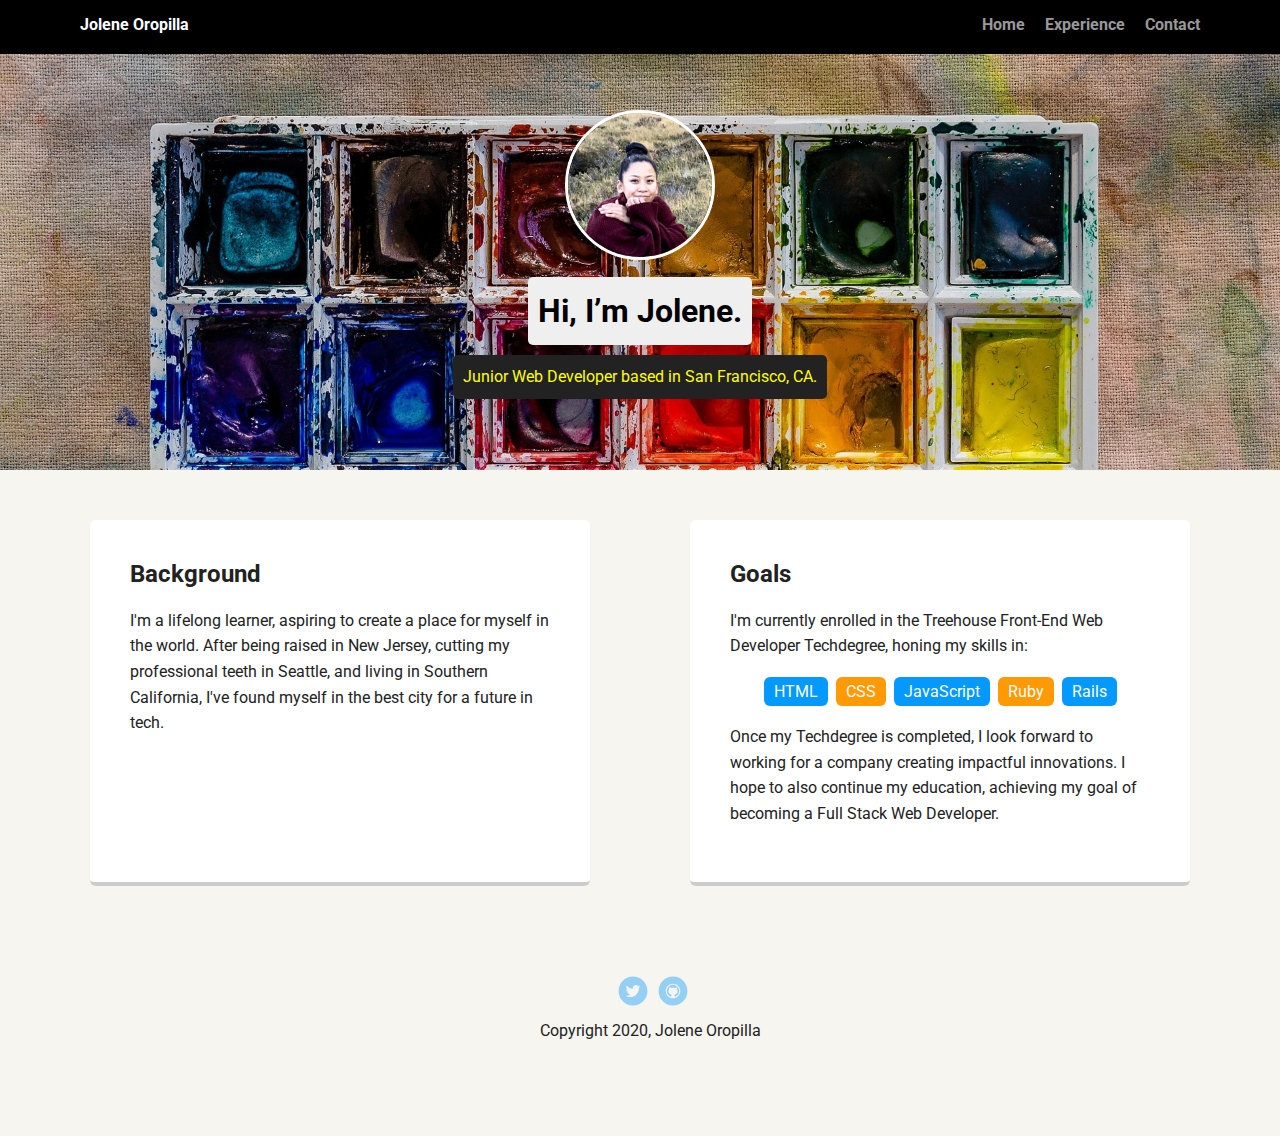
==== index.html @ 460f76ac "Added link to nav" ====
<!doctype html>
<html lang="en">
<head>
  <meta charset="utf-8">
  <title>Jolene Oropilla's Profile</title>
  <meta name="viewport" content="width=device-width, initial-scale=1.0">
  <link rel="stylesheet" href="styles.css">
  <link href="https://fonts.googleapis.com/css?family=Muli%7CRoboto:400,300,500,700,900" rel="stylesheet"></head>
  <body>

    <div class="main-nav">
        <ul class="nav">
          <li class="name">Jolene Oropilla</li>
          <li><a href="#">Home</a></li>
          <li><a href="#">Experience</a></li>
          <li><a href="#">Contact</a></li>
        </ul>
    </div>

    <header>
      <img src="images/profile.png" alt="portrait of JO" class="profile-image">
      <h1 class="tag name">Hi, I’m Jolene.</h1>
      <p class="tag location">Junior Web Developer based in San Francisco, CA.</p>
    </header>

    <main class="flex">
      <div class="card">
        <h2>Background</h2>
        <p>I'm a lifelong learner, aspiring to create a place for myself in the world. After being raised in New Jersey, cutting my professional teeth in Seattle, and living in Southern California, I've found myself in the best city for a future in tech.</p>
      </div>

      <div class="card">
        <h2>Goals</h2>
        <p>I'm currently enrolled in the Treehouse Front-End Web Developer Techdegree, honing my skills in:</p>
        <ul class="skills">
          <li>HTML</li>
          <li>CSS</li>
          <li>JavaScript</li>
          <li>Ruby</li>
          <li>Rails</li>
        </ul>
        <p>Once my Techdegree is completed, I look forward to working for a company creating impactful innovations. I hope to also continue my education, achieving my goal of becoming a Full Stack Web Developer.</p>
      </div>

    </main>
    <footer>
      <ul>
        <li><a href="#" class="social twitter">Twitter</a></li>
        <li><a href="#" class="social github">Github</a></li>
      </ul>
      <p class="copyright">Copyright 2020, Jolene Oropilla</p>
    </footer>
  </body>
  </html>
---- styles.css ----
/* Global Layout Set-up */
* {
  box-sizing: border-box;
}

body {
  margin: 0;
  padding: 0;
  text-align: center;
  font-family: 'Roboto', sans-serif;
  color: #222;
  background: #f7f5f0;
}
/* Link Styles */

a {
  text-decoration: none;
  color: #999;
}
a:hover {
  color: #6633ff;
}

/* Section Styles */

.main-nav {
  width: 100%;
  background: black;
  min-height: 30px;
  padding: 10px;
  position: fixed;
  text-align: center;
}
.nav {
  display: flex;
  justify-content: space-around;
  font-weight: 700;
  list-style-type: none;
  margin: 0 auto;
  padding: 0;
}

.nav .name {
    display: block;
    margin-right: auto;
    color: white;
}
.nav li {
  padding: 5px 10px 10px 10px;
}
.nav a {
  transition: all .5s;
}
.nav a:hover {
  color: white
}

header {
  text-align: center;
  background: url('images/watercolors.jpg') no-repeat top center ;
  background-size: cover;
  overflow: hidden;
  padding-top: 60px;
}
header {
  line-height: 1.5;
}
header .profile-image {
  margin-top: 50px;
  width: 150px;
  height: 150px;
  border-radius: 50%;
  border: 3px solid white;
  transition: all .5s;
}
header .profile-image:hover {
  transform: scale(1.2) rotate(5deg);
}
.tag {
  background-color: #efefef;
  color: black;
  padding: 10px;
  border-radius: 5px;
  display: table;
  margin: 10px auto;
}
.location {
  background-color: #222;
  color: yellow;
}
.card {
  margin: 30px;
  padding: 20px 40px 40px;
  max-width: 500px;
  text-align: left;
  background: #fff;
  border-bottom: 4px solid #ccc;
  border-radius: 6px;
  transition: all .5s;
}
.card:hover {
  border-color: #ff99ff;
}

ul.skills {
  padding: 0;
  text-align: center;
}

.skills li {
  border-radius: 6px;
  display: inline-block;
  background: #ff9904;
  color: white;
  padding: 5px 10px;
  margin: 2px;
}

.skills li:nth-child(odd) {
  background: #0399ff;
}

footer {
  width: 100%;
  min-height: 30px;
  padding: 20px 0 40px 20px;
}

footer .copyright {
  top: -8px;
  font-size: .75em;
}

footer ul {
  list-style-type: none;
  margin: 0;
  padding: 0;
}

footer ul li {
  display: inline-block;
}

a.social {
  display: inline-block;
  text-indent: -9999px;
  margin-left: 5px;
  width: 30px;
  height: 30px;
  background-size: 30px 30px;
  opacity: .4;
  transition: all .5s;
}
a.twitter {
  background-image: url(images/twitter.svg);
}
a.linkedin {
  background-image: url(images/linkedin.svg);
}
a.github {
  background-image: url(images/github.svg);
}
a.social:hover {
  opacity: 1;
}
.clearfix {
  clear: both;
}

/* Styles for larger screens */
@media screen and (min-width: 720px) {

  .flex {
      display: -ms-flexbox;      /* TWEENER - IE 10 */
      display: flex;
      max-width: 1200px;
      -ms-flex-pack: distribute;
      justify-content: space-around;
      margin: 0 auto;
  }

  header {
    min-height: 470px;
  }

  .nav {
    max-width: 1200px;
    padding: 0 30px;
  }


  main {
    padding-top: 20px;
  }

  main p {
    line-height: 1.6em;
  }

  footer {
    font-size: 1.3em;
    max-width: 1200px;
    margin: 40px auto;
  }

}
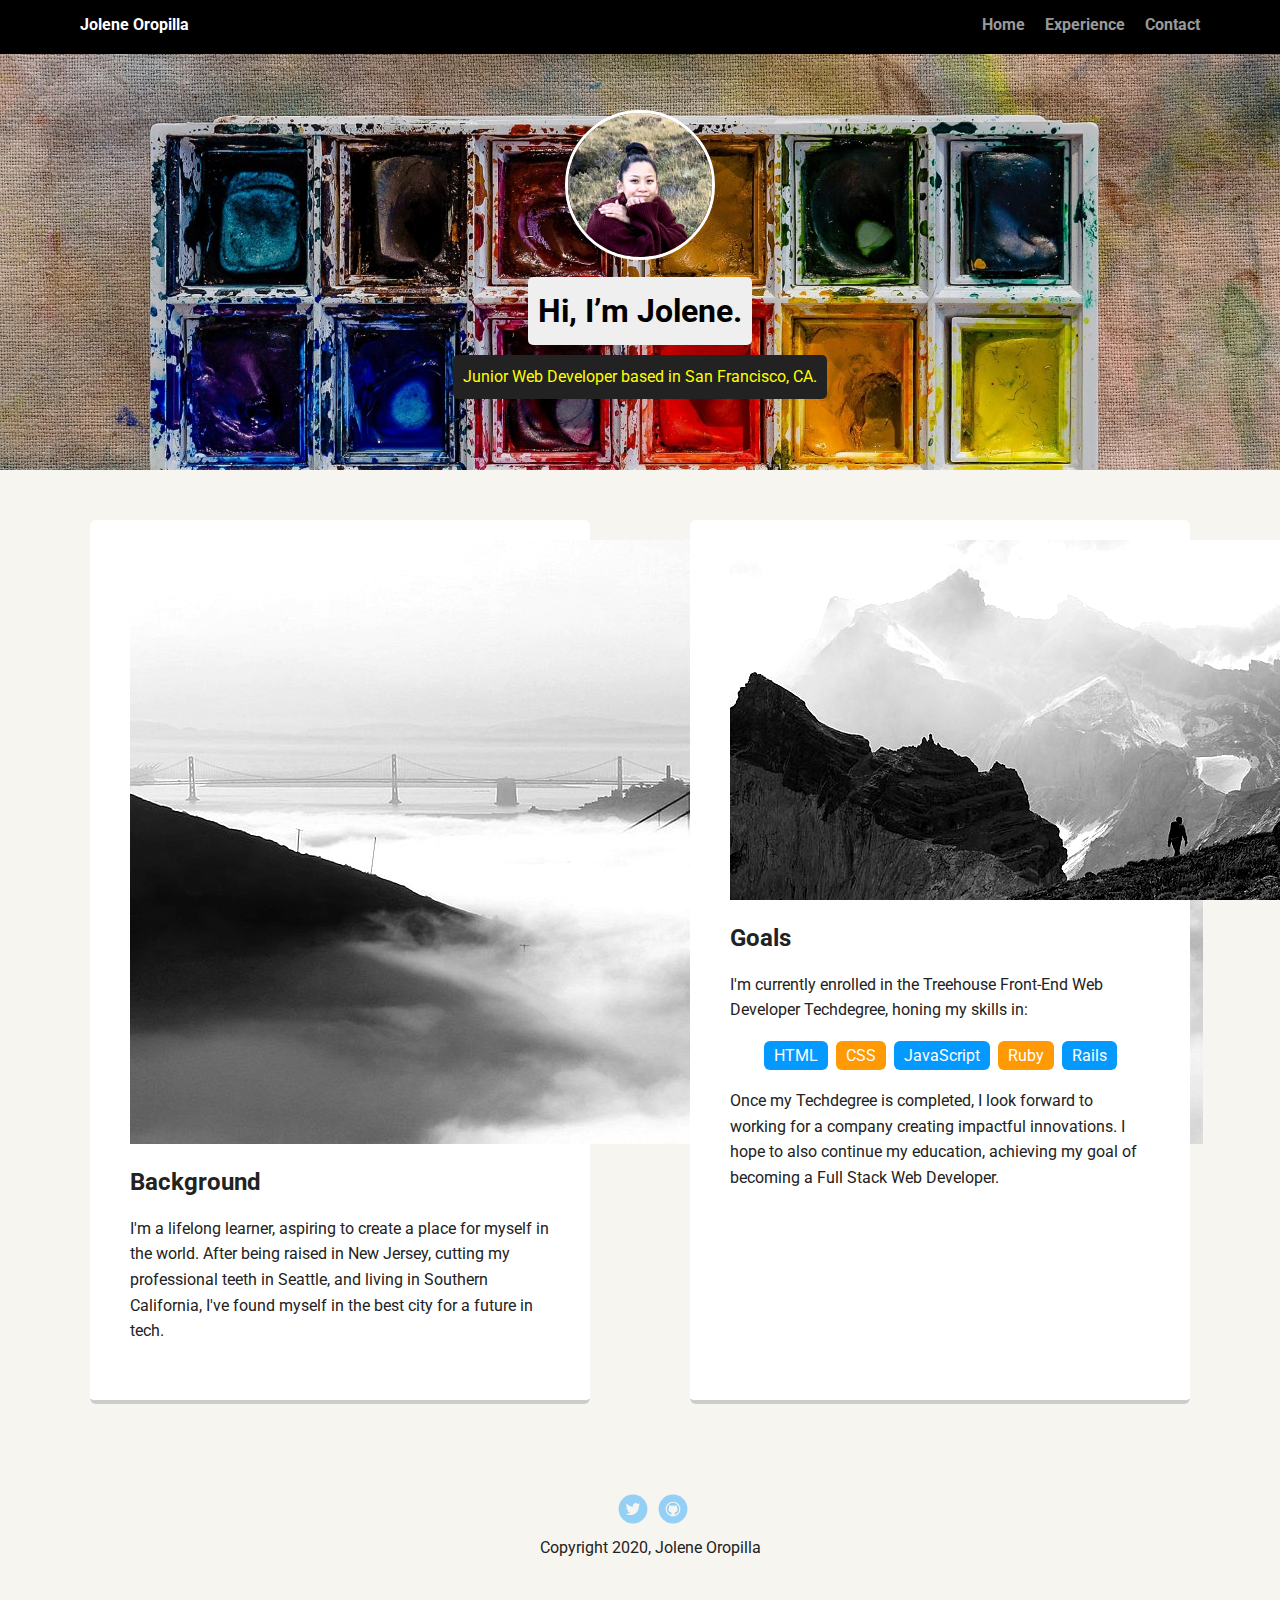
==== commit f5ff5bf9: "Added images" ====
--- a/index.html
+++ b/index.html
@@ -11,9 +11,9 @@
     <div class="main-nav">
         <ul class="nav">
           <li class="name">Jolene Oropilla</li>
-          <li><a href="#">Home</a></li>
-          <li><a href="#">Experience</a></li>
-          <li><a href="#">Contact</a></li>
+          <li><a href="index.html">Home</a></li>
+          <li><a href="experience.html">Experience</a></li>
+          <li><a href="contact.html">Contact</a></li>
         </ul>
     </div>
 
@@ -25,11 +25,13 @@
 
     <main class="flex">
       <div class="card">
+        <img src="images/goldengatebridge.jpg" alt="Golden Gate Bridge in the foreground, with the Bay Bridge and SF skyline in the background">
         <h2>Background</h2>
         <p>I'm a lifelong learner, aspiring to create a place for myself in the world. After being raised in New Jersey, cutting my professional teeth in Seattle, and living in Southern California, I've found myself in the best city for a future in tech.</p>
       </div>
 
       <div class="card">
+        <img src="images/mountain.jpg" alt="hiker overlooking mountain range">
         <h2>Goals</h2>
         <p>I'm currently enrolled in the Treehouse Front-End Web Developer Techdegree, honing my skills in:</p>
         <ul class="skills">
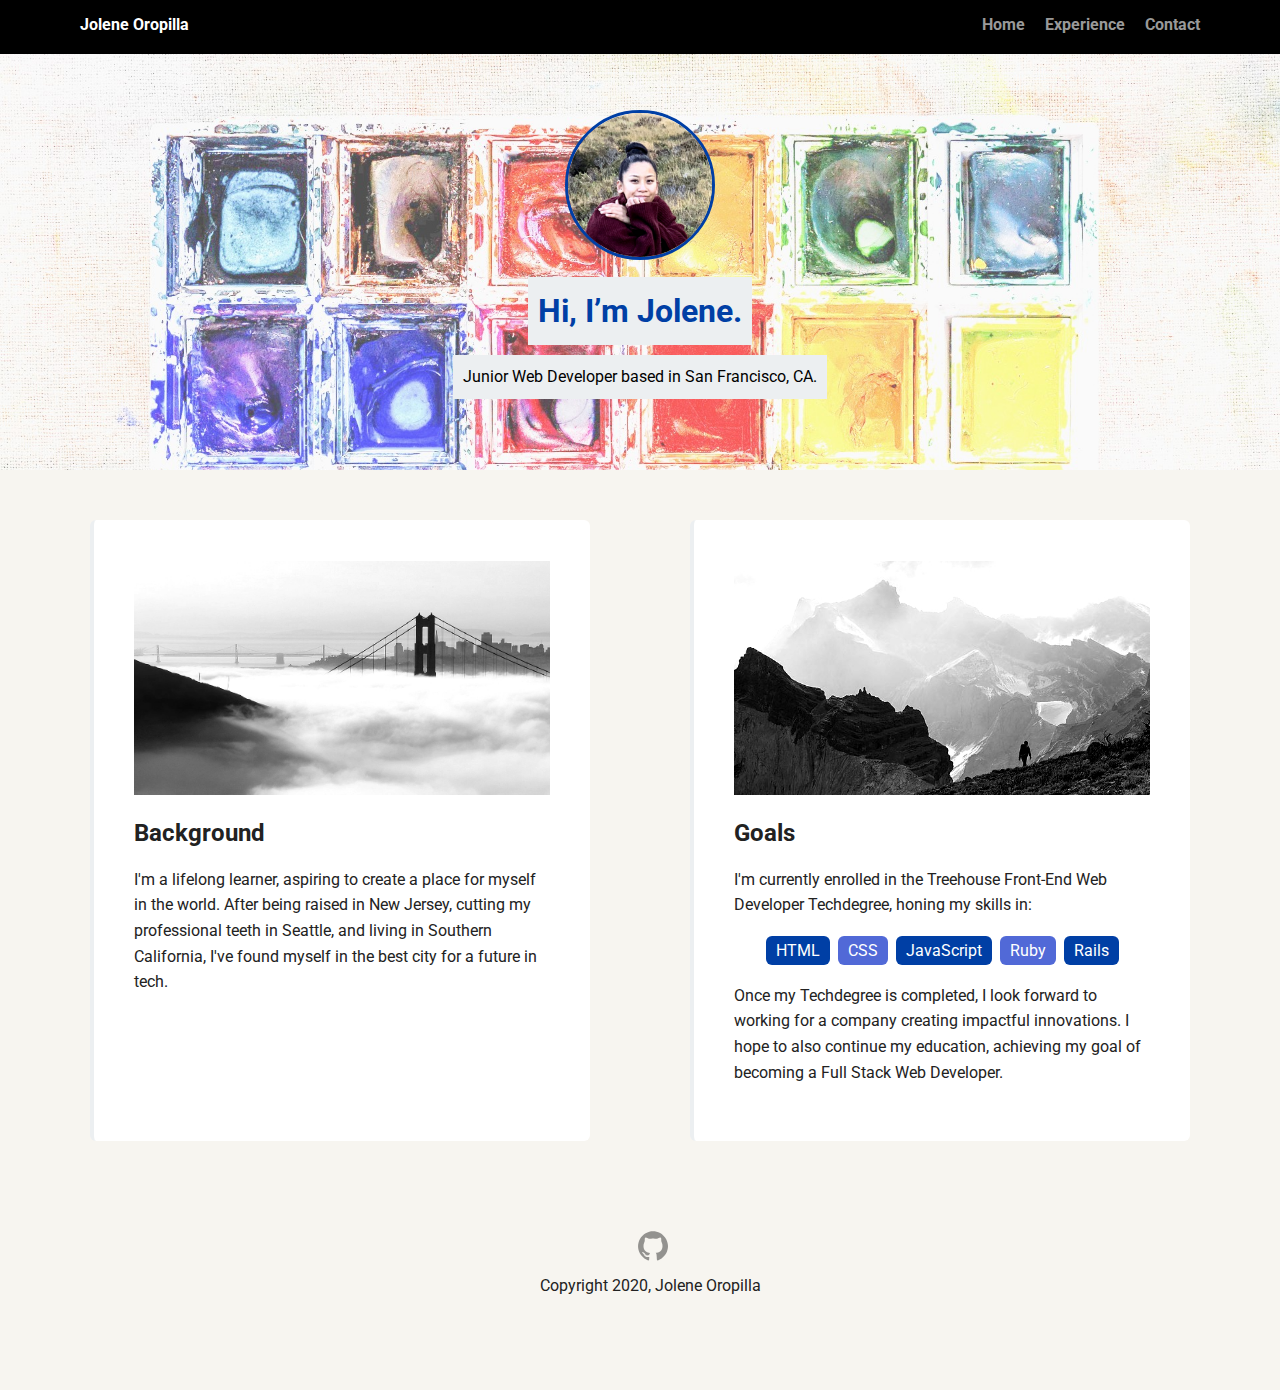
==== commit 951acc21: "Updated social media links and deleted image files" ====
--- a/index.html
+++ b/index.html
@@ -47,7 +47,6 @@
     </main>
     <footer>
       <ul>
-        <li><a href="#" class="social twitter">Twitter</a></li>
         <li><a href="#" class="social github">Github</a></li>
       </ul>
       <p class="copyright">Copyright 2020, Jolene Oropilla</p>
--- a/styles.css
+++ b/styles.css
@@ -70,23 +70,22 @@
   width: 150px;
   height: 150px;
   border-radius: 50%;
-  border: 3px solid white;
+  border: 3px solid #003fa5 ;
   transition: all .5s;
 }
 header .profile-image:hover {
   transform: scale(1.2) rotate(5deg);
 }
 .tag {
-  background-color: #efefef;
-  color: black;
+  background-color: #eceff1;
+  color: #003fa5;
   padding: 10px;
-  border-radius: 5px;
   display: table;
   margin: 10px auto;
 }
 .location {
-  background-color: #222;
-  color: yellow;
+  background-color: #eceff1;
+  color: black;
 }
 .card {
   margin: 30px;
@@ -94,12 +93,16 @@
   max-width: 500px;
   text-align: left;
   background: #fff;
-  border-bottom: 4px solid #ccc;
+  border-left: 4px solid #eceff1;
   border-radius: 6px;
   transition: all .5s;
 }
 .card:hover {
-  border-color: #ff99ff;
+  border-color: #5169d7;
+}
+.card img {
+  width: 100%;
+  padding-top: 5%;
 }
 
 ul.skills {
@@ -110,14 +113,14 @@
 .skills li {
   border-radius: 6px;
   display: inline-block;
-  background: #ff9904;
+  background: #5169d7;
   color: white;
   padding: 5px 10px;
   margin: 2px;
 }
 
 .skills li:nth-child(odd) {
-  background: #0399ff;
+  background: #003fa5;
 }
 
 footer {
@@ -139,6 +142,10 @@
 
 footer ul li {
   display: inline-block;
+}
+
+.social-github {
+  filter: invert(18%) sepia(87%) saturate(2062%) hue-rotate(206deg) brightness(95%) contrast(110%);
 }
 
 a.social {
@@ -151,12 +158,6 @@
   opacity: .4;
   transition: all .5s;
 }
-a.twitter {
-  background-image: url(images/twitter.svg);
-}
-a.linkedin {
-  background-image: url(images/linkedin.svg);
-}
 a.github {
   background-image: url(images/github.svg);
 }
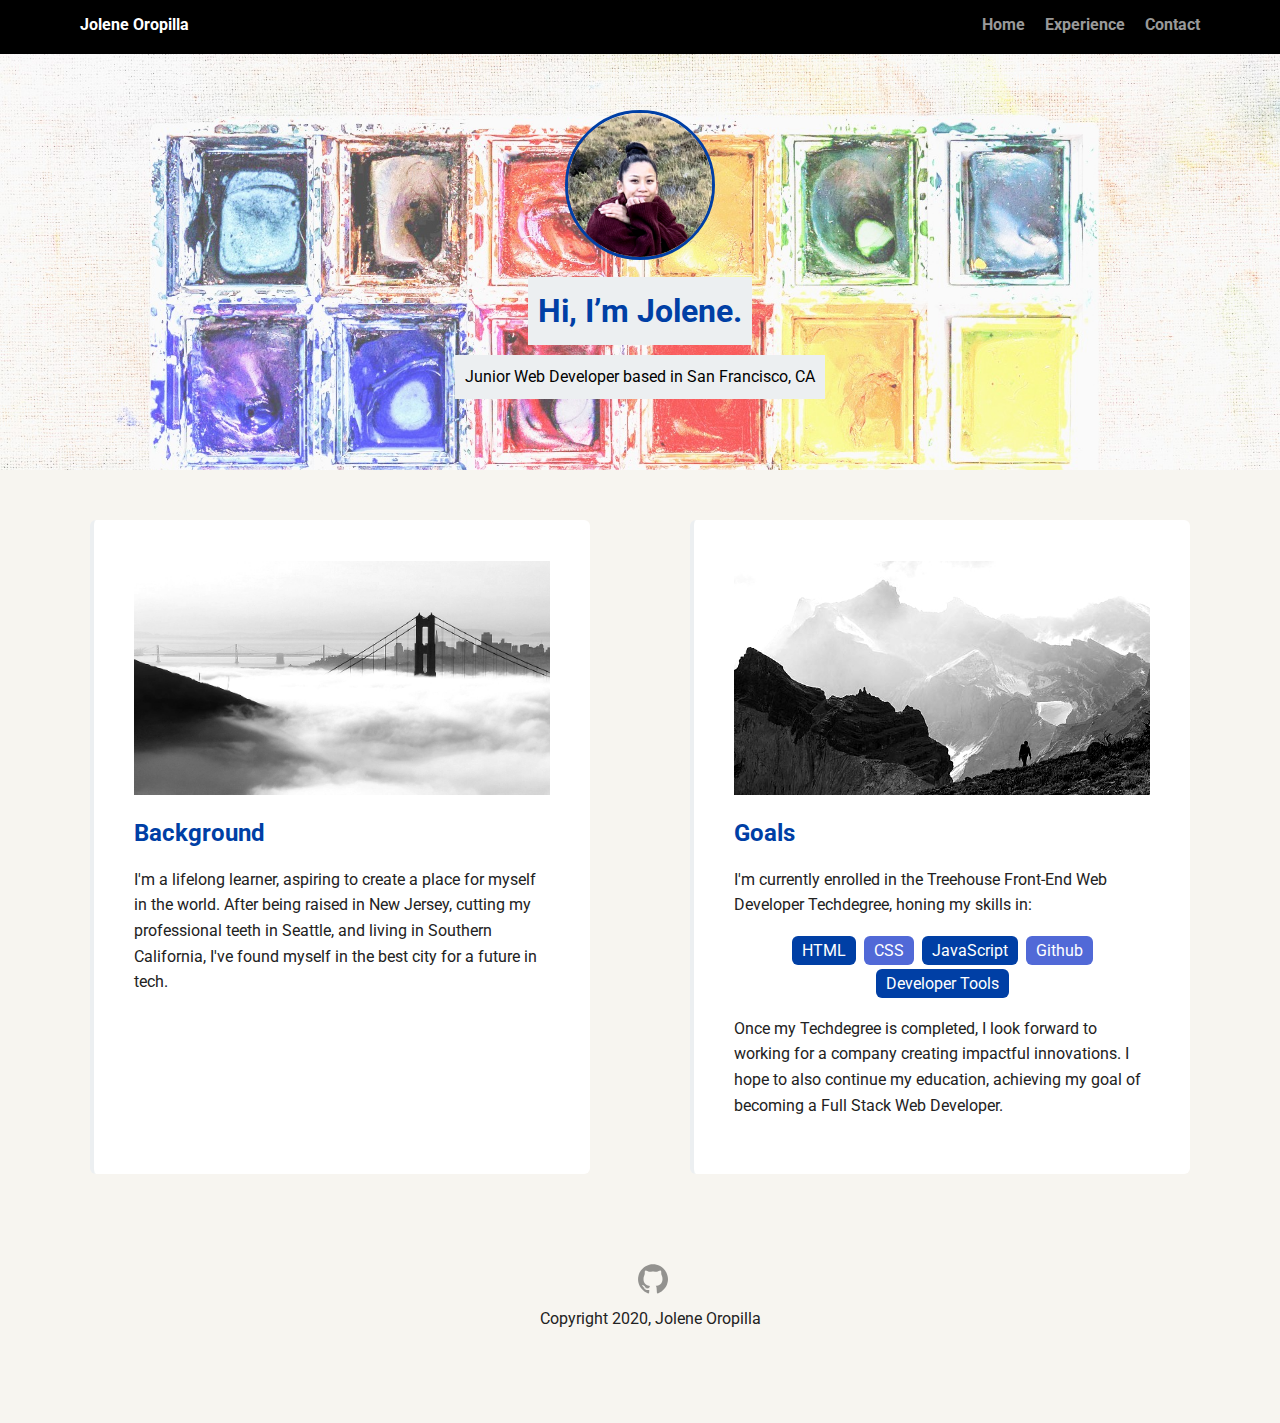
==== commit b20ce845: "Updated index.html" ====
--- a/index.html
+++ b/index.html
@@ -20,7 +20,7 @@
     <header>
       <img src="images/profile.png" alt="portrait of JO" class="profile-image">
       <h1 class="tag name">Hi, I’m Jolene.</h1>
-      <p class="tag location">Junior Web Developer based in San Francisco, CA.</p>
+      <p class="tag location">Junior Web Developer based in San Francisco, CA</p>
     </header>
 
     <main class="flex">
@@ -38,8 +38,8 @@
           <li>HTML</li>
           <li>CSS</li>
           <li>JavaScript</li>
-          <li>Ruby</li>
-          <li>Rails</li>
+          <li>Github</li>
+          <li>Developer Tools</li>
         </ul>
         <p>Once my Techdegree is completed, I look forward to working for a company creating impactful innovations. I hope to also continue my education, achieving my goal of becoming a Full Stack Web Developer.</p>
       </div>
@@ -47,7 +47,7 @@
     </main>
     <footer>
       <ul>
-        <li><a href="#" class="social github">Github</a></li>
+        <li><a href="https://github.com/jorowebdev" class="social github">Github</a></li>
       </ul>
       <p class="copyright">Copyright 2020, Jolene Oropilla</p>
     </footer>
--- a/styles.css
+++ b/styles.css
@@ -104,6 +104,9 @@
   width: 100%;
   padding-top: 5%;
 }
+.card h2 {
+  color: #003fa5;
+}
 
 ul.skills {
   padding: 0;
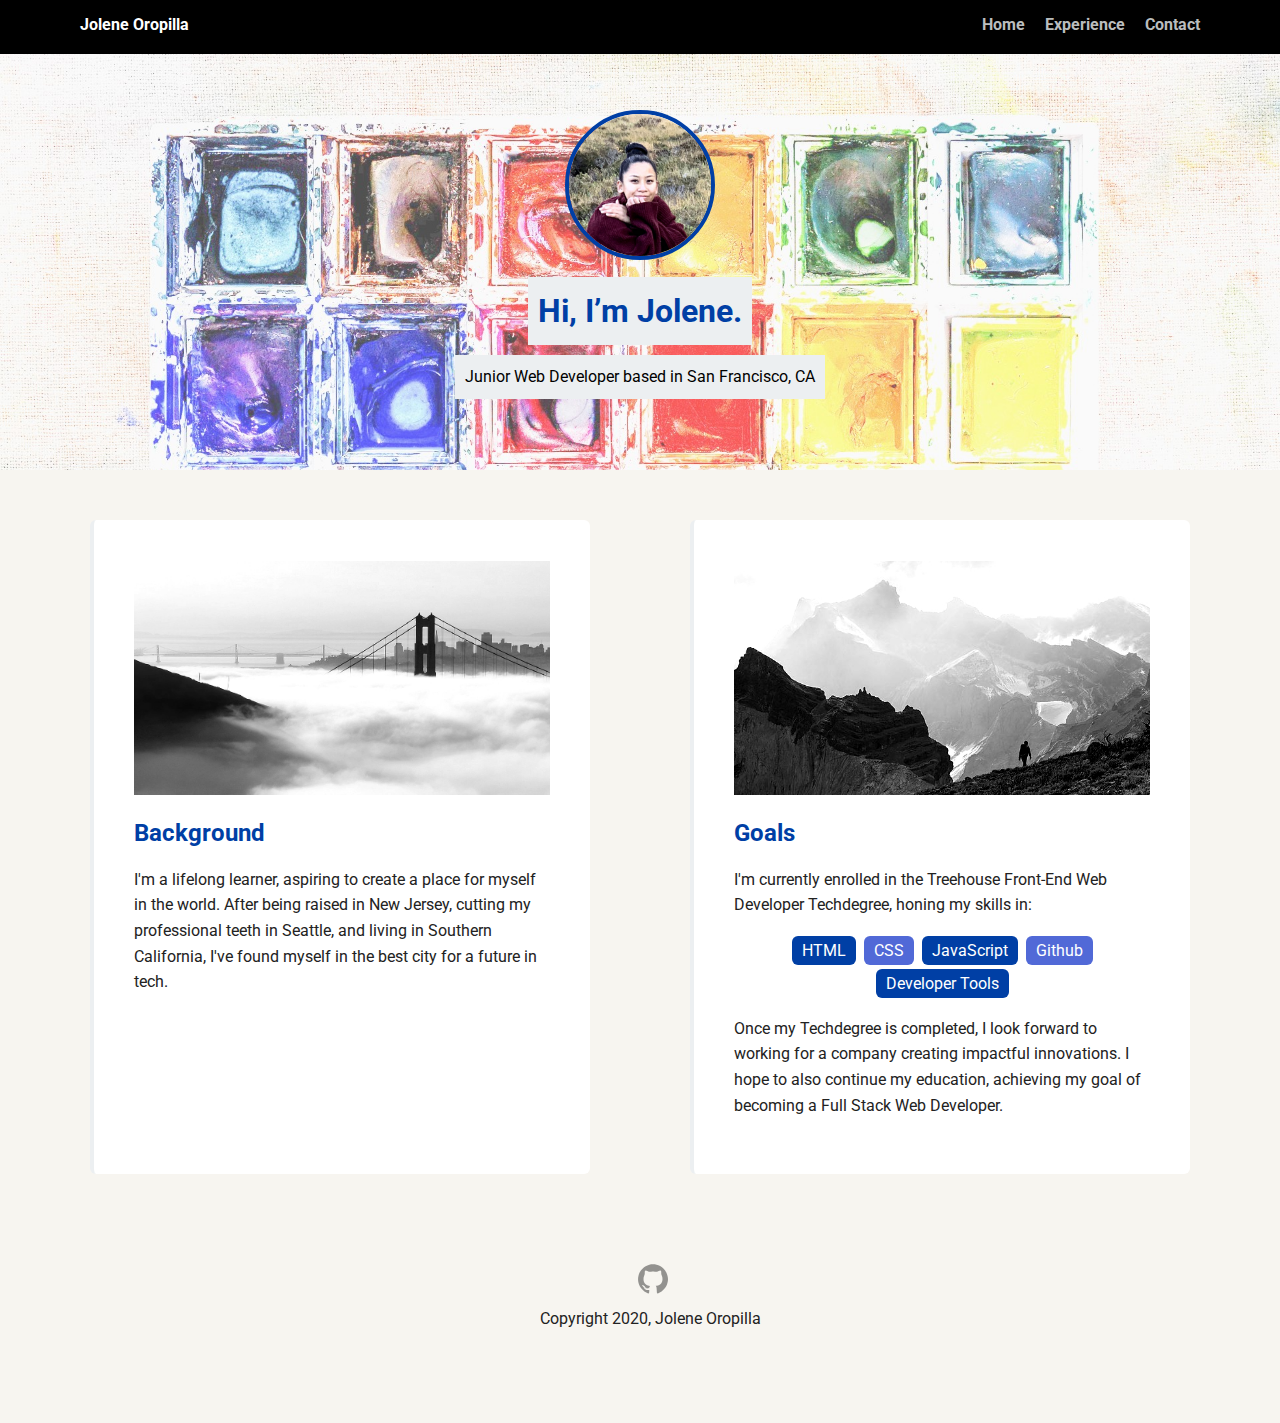
==== commit 455c7508: "Updated all html files" ====
--- a/index.html
+++ b/index.html
@@ -8,14 +8,14 @@
   <link href="https://fonts.googleapis.com/css?family=Muli%7CRoboto:400,300,500,700,900" rel="stylesheet"></head>
   <body>
 
-    <div class="main-nav">
+    <nav class="main-nav">
         <ul class="nav">
           <li class="name">Jolene Oropilla</li>
           <li><a href="index.html">Home</a></li>
           <li><a href="experience.html">Experience</a></li>
           <li><a href="contact.html">Contact</a></li>
         </ul>
-    </div>
+    </nav>
 
     <header>
       <img src="images/profile.png" alt="portrait of JO" class="profile-image">
--- a/styles.css
+++ b/styles.css
@@ -15,7 +15,7 @@
 
 a {
   text-decoration: none;
-  color: #999;
+  color: #babdbe;
 }
 a:hover {
   color: #6633ff;
@@ -70,11 +70,11 @@
   width: 150px;
   height: 150px;
   border-radius: 50%;
-  border: 3px solid #003fa5 ;
+  border: 4px solid #003fa5 ;
   transition: all .5s;
 }
 header .profile-image:hover {
-  transform: scale(1.2) rotate(5deg);
+  transform: scale(1.5);
 }
 .tag {
   background-color: #eceff1;
@@ -107,6 +107,9 @@
 .card h2 {
   color: #003fa5;
 }
+.card a {
+  color: #5069d6;
+}
 
 ul.skills {
   padding: 0;
@@ -126,6 +129,11 @@
   background: #003fa5;
 }
 
+ul.experience {
+  padding: 0;
+  list-style-type: none;
+}
+
 footer {
   width: 100%;
   min-height: 30px;
@@ -145,10 +153,6 @@
 
 footer ul li {
   display: inline-block;
-}
-
-.social-github {
-  filter: invert(18%) sepia(87%) saturate(2062%) hue-rotate(206deg) brightness(95%) contrast(110%);
 }
 
 a.social {
